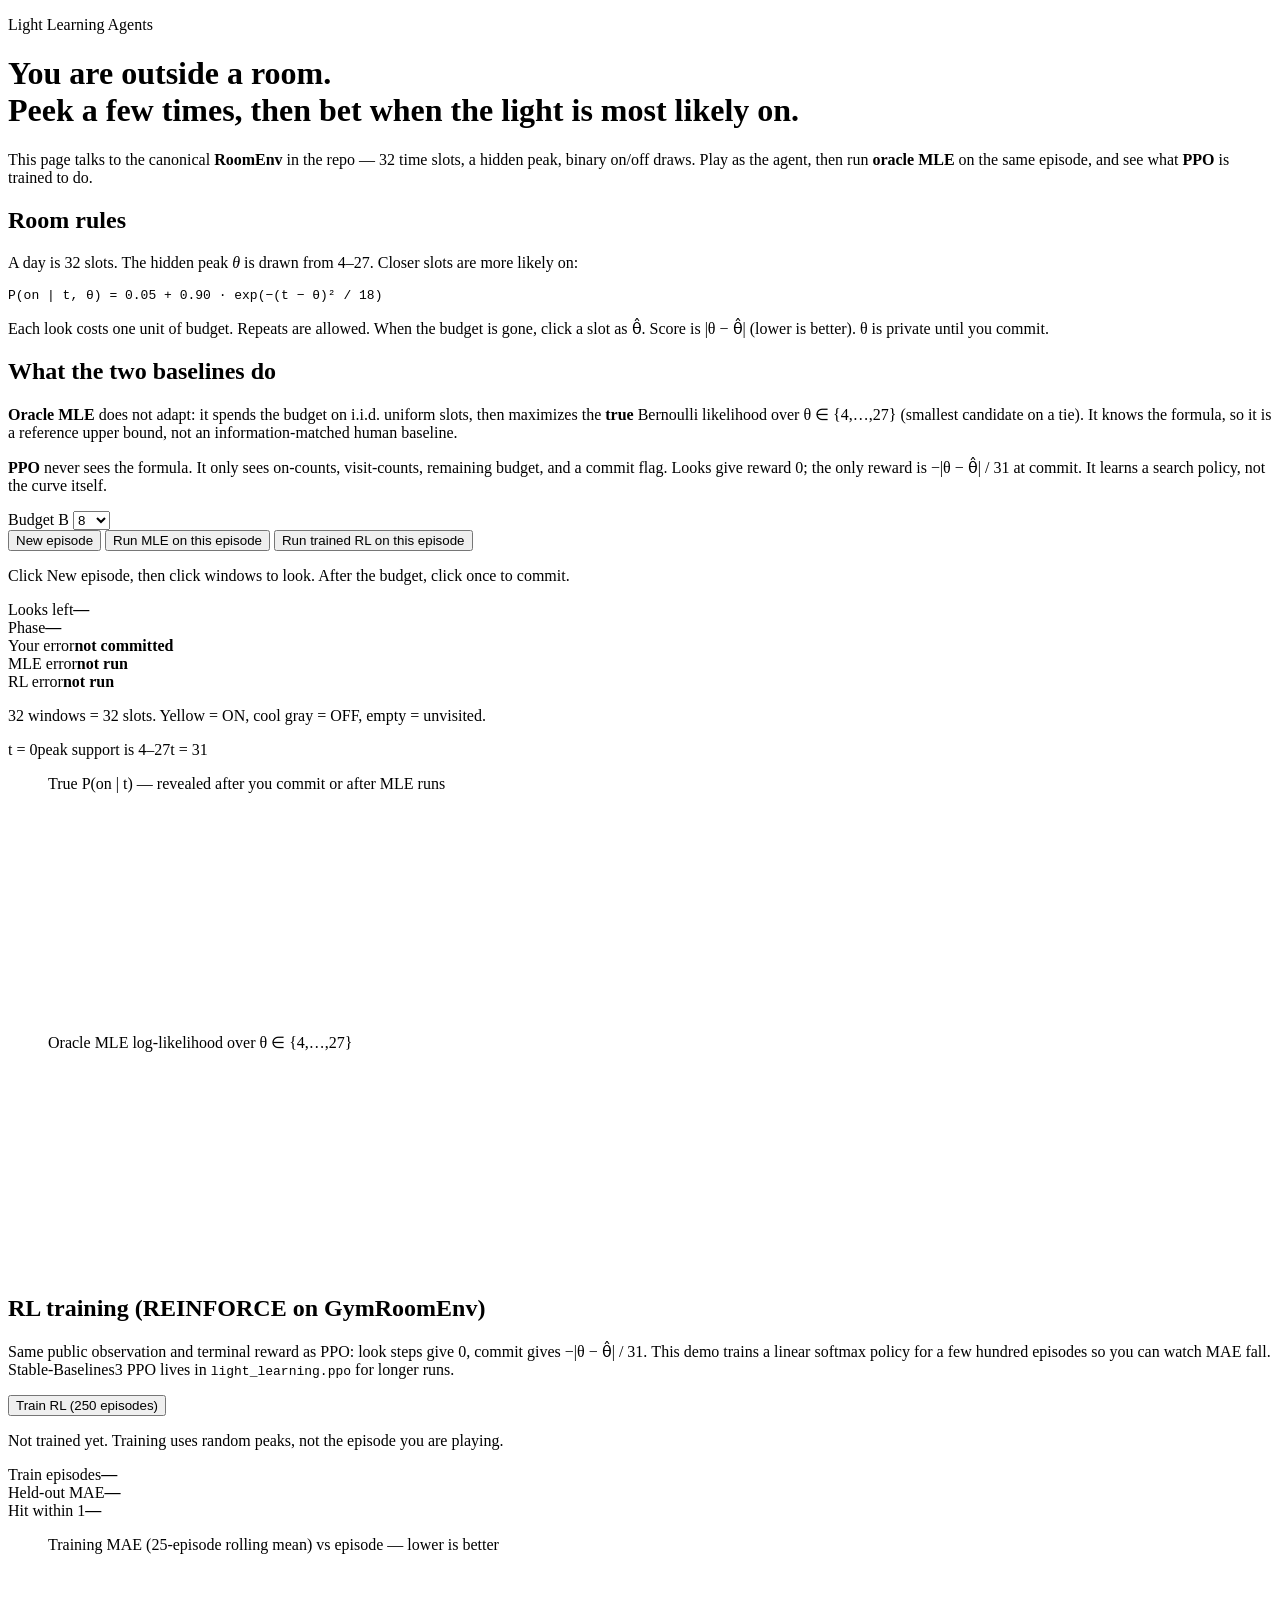
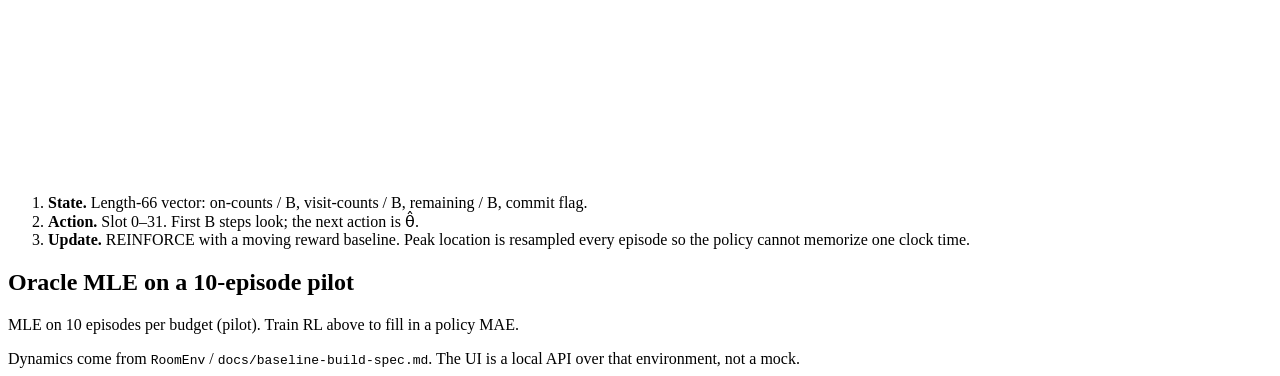
==== web/index.html @ 5a8d6176 "feat: add oracle MLE, REINFORCE demo, and English RoomEnv explainer Wire baselines to the shared Gym" ====
<!DOCTYPE html>
<html lang="en">
<head>
  <meta charset="utf-8" />
  <meta name="viewport" content="width=device-width, initial-scale=1" />
  <title>Light Learning Agents — the room light</title>
  <link rel="stylesheet" href="/style.css" />
</head>
<body>
  <header class="mast">
    <p class="eyebrow">Light Learning Agents</p>
    <h1>You are outside a room.<br />Peek a few times, then bet when the light is most likely on.</h1>
    <p class="lede">
      This page talks to the canonical <strong>RoomEnv</strong> in the repo — 32 time slots, a hidden peak,
      binary on/off draws. Play as the agent, then run <strong>oracle MLE</strong> on the same episode,
      and see what <strong>PPO</strong> is trained to do.
    </p>
  </header>

  <section class="rules">
    <article>
      <h2>Room rules</h2>
      <p>A day is 32 slots. The hidden peak <em>θ</em> is drawn from 4–27. Closer slots are more likely on:</p>
      <pre>P(on | t, θ) = 0.05 + 0.90 · exp(−(t − θ)² / 18)</pre>
      <p>Each look costs one unit of budget. Repeats are allowed. When the budget is gone, click a slot as θ̂.
      Score is |θ − θ̂| (lower is better). θ is private until you commit.</p>
    </article>
    <article>
      <h2>What the two baselines do</h2>
      <p><strong>Oracle MLE</strong> does not adapt: it spends the budget on i.i.d. uniform slots, then maximizes the
      <strong>true</strong> Bernoulli likelihood over θ ∈ {4,…,27} (smallest candidate on a tie). It knows the formula,
      so it is a reference upper bound, not an information-matched human baseline.</p>
      <p><strong>PPO</strong> never sees the formula. It only sees on-counts, visit-counts, remaining budget, and a
      commit flag. Looks give reward 0; the only reward is −|θ − θ̂| / 31 at commit. It learns a search policy,
      not the curve itself.</p>
    </article>
  </section>

  <section class="stage">
    <div class="stage-bar">
      <div class="field">
        <label>Budget B</label>
        <select id="budget">
          <option>4</option>
          <option selected>8</option>
          <option>16</option>
          <option>32</option>
        </select>
      </div>
      <button type="button" id="new">New episode</button>
      <button type="button" id="run-mle">Run MLE on this episode</button>
      <button type="button" id="run-rl">Run trained RL on this episode</button>
      <p class="status" id="status">Click New episode, then click windows to look. After the budget, click once to commit.</p>
    </div>

    <div class="meters">
      <div><span>Looks left</span><strong id="remaining">—</strong></div>
      <div><span>Phase</span><strong id="phase">—</strong></div>
      <div><span>Your error</span><strong id="you-err">not committed</strong></div>
      <div><span>MLE error</span><strong id="mle-err">not run</strong></div>
      <div><span>RL error</span><strong id="rl-err">not run</strong></div>
    </div>

    <p class="caption">32 windows = 32 slots. Yellow = ON, cool gray = OFF, empty = unvisited.</p>
    <div class="room" id="room" role="list"></div>
    <p class="axis"><span>t = 0</span><span>peak support is 4–27</span><span>t = 31</span></p>

    <div class="charts">
      <figure>
        <figcaption>True P(on | t) — revealed after you commit or after MLE runs</figcaption>
        <canvas id="curve" width="960" height="220"></canvas>
      </figure>
      <figure>
        <figcaption>Oracle MLE log-likelihood over θ ∈ {4,…,27}</figcaption>
        <canvas id="ll" width="960" height="220"></canvas>
      </figure>
    </div>
    <ol class="log" id="log"></ol>
  </section>

  <section class="ppo">
    <h2>RL training (REINFORCE on GymRoomEnv)</h2>
    <p class="caption">
      Same public observation and terminal reward as PPO: look steps give 0, commit gives −|θ − θ̂| / 31.
      This demo trains a linear softmax policy for a few hundred episodes so you can watch MAE fall.
      Stable-Baselines3 PPO lives in <code>light_learning.ppo</code> for longer runs.
    </p>
    <div class="stage-bar">
      <button type="button" id="train-rl">Train RL (250 episodes)</button>
      <p class="status" id="rl-status">Not trained yet. Training uses random peaks, not the episode you are playing.</p>
    </div>
    <div class="meters" id="rl-meters">
      <div><span>Train episodes</span><strong id="rl-n">—</strong></div>
      <div><span>Held-out MAE</span><strong id="rl-mae">—</strong></div>
      <div><span>Hit within 1</span><strong id="rl-hit">—</strong></div>
    </div>
    <figure>
      <figcaption>Training MAE (25-episode rolling mean) vs episode — lower is better</figcaption>
      <canvas id="rl-chart" width="960" height="220"></canvas>
    </figure>
    <ol class="timeline">
      <li><strong>State.</strong> Length-66 vector: on-counts / B, visit-counts / B, remaining / B, commit flag.</li>
      <li><strong>Action.</strong> Slot 0–31. First B steps look; the next action is θ̂.</li>
      <li><strong>Update.</strong> REINFORCE with a moving reward baseline. Peak location is resampled every episode so the policy cannot memorize one clock time.</li>
    </ol>
    <div class="obs-strip" id="obs-strip" hidden>
      <p>Current Gym observation (the same public vector RL consumes)</p>
      <div class="obs-rows"></div>
    </div>
  </section>

  <section class="results">
    <h2>Oracle MLE on a 10-episode pilot</h2>
    <p class="caption">MLE on 10 episodes per budget (pilot). Train RL above to fill in a policy MAE.</p>
    <div class="cards" id="metric-cards"></div>
  </section>

  <footer>
    Dynamics come from <code>RoomEnv</code> / <code>docs/baseline-build-spec.md</code>. The UI is a local API over that environment, not a mock.
  </footer>
  <script src="/app.js"></script>
</body>
</html>
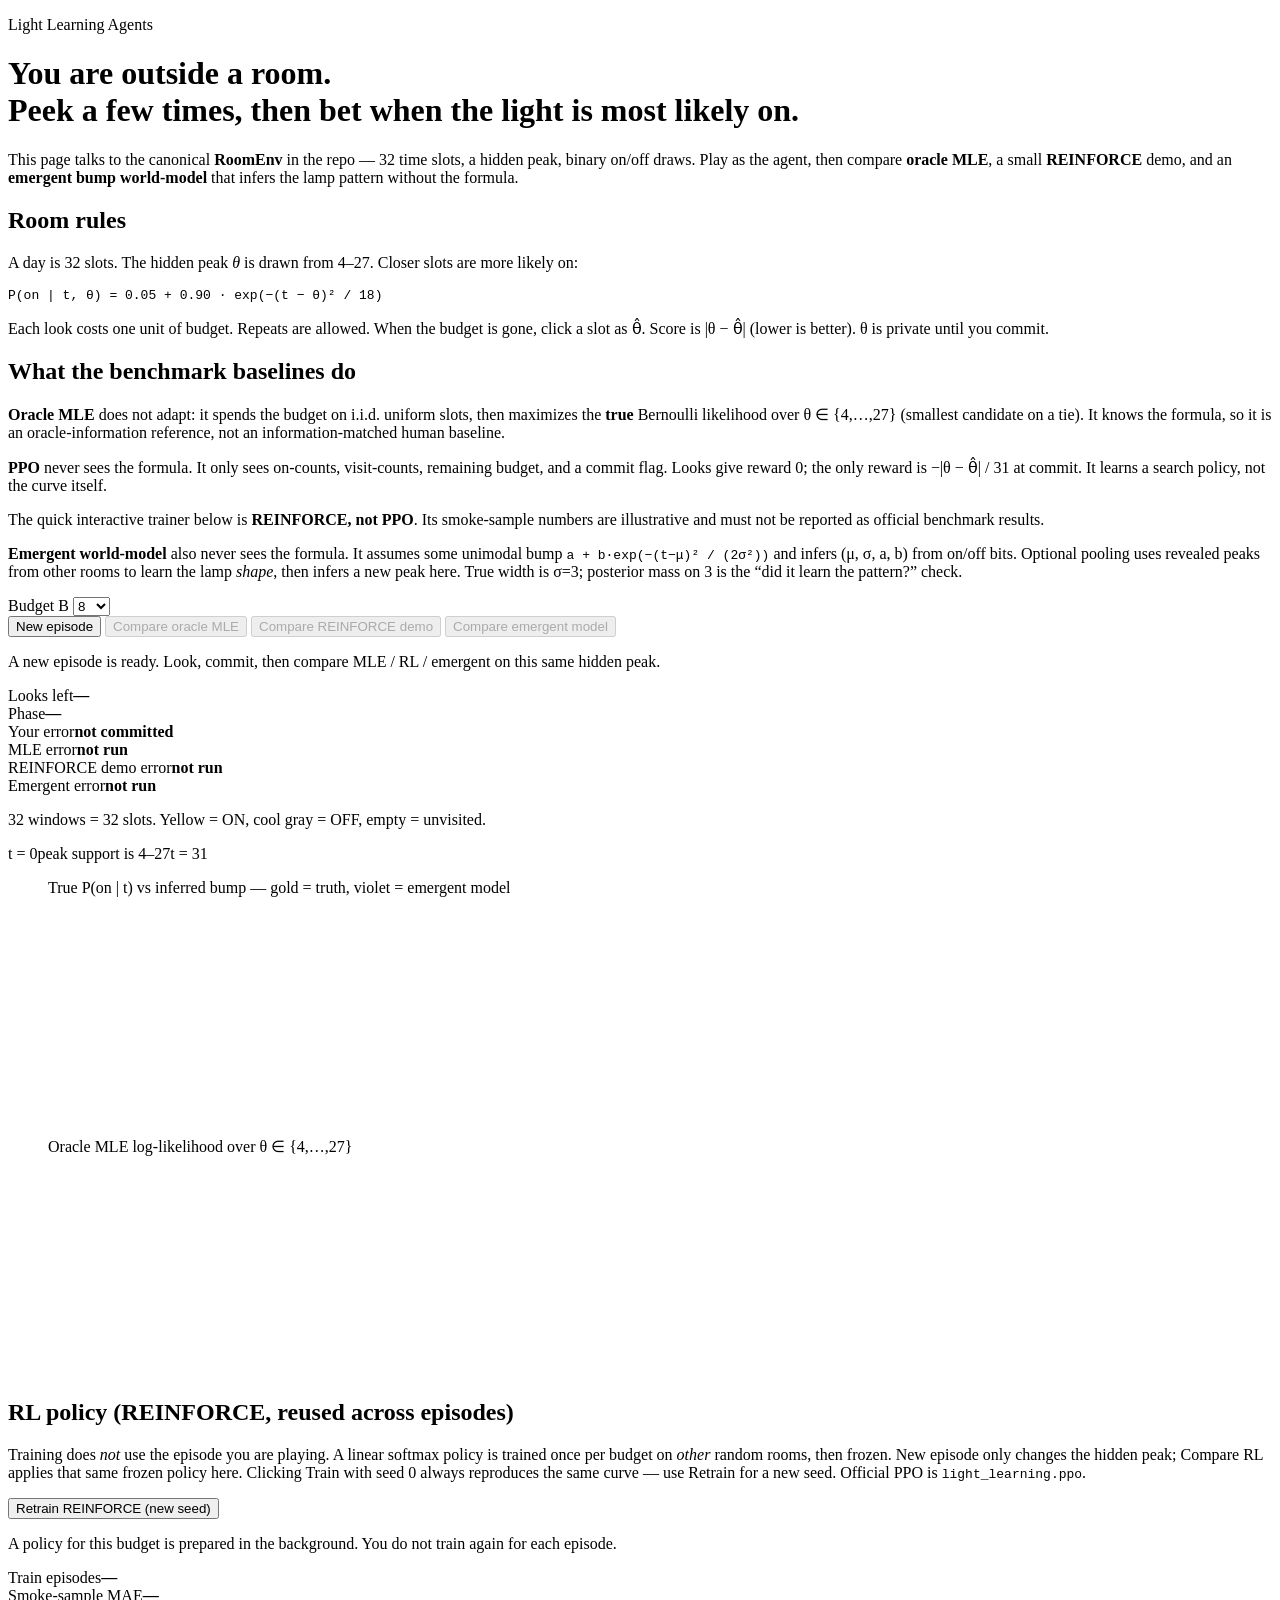
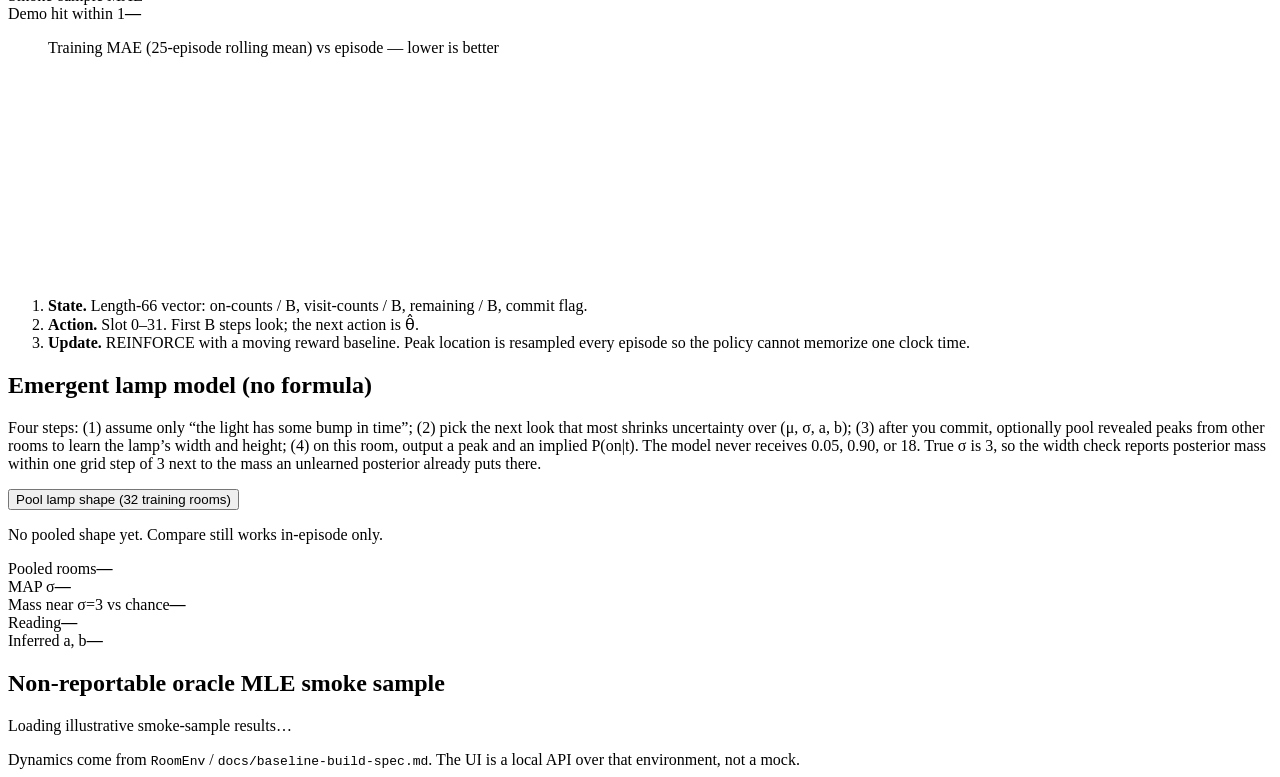
==== commit 8483ae6e: "moved web folder" ====
--- a/web/index.html
+++ b/web/index.html
@@ -12,8 +12,9 @@
     <h1>You are outside a room.<br />Peek a few times, then bet when the light is most likely on.</h1>
     <p class="lede">
       This page talks to the canonical <strong>RoomEnv</strong> in the repo — 32 time slots, a hidden peak,
-      binary on/off draws. Play as the agent, then run <strong>oracle MLE</strong> on the same episode,
-      and see what <strong>PPO</strong> is trained to do.
+      binary on/off draws. Play as the agent, then compare <strong>oracle MLE</strong>, a small
+      <strong>REINFORCE</strong> demo, and an <strong>emergent bump world-model</strong> that infers the
+      lamp pattern without the formula.
     </p>
   </header>
 
@@ -26,13 +27,19 @@
       Score is |θ − θ̂| (lower is better). θ is private until you commit.</p>
     </article>
     <article>
-      <h2>What the two baselines do</h2>
+      <h2>What the benchmark baselines do</h2>
       <p><strong>Oracle MLE</strong> does not adapt: it spends the budget on i.i.d. uniform slots, then maximizes the
       <strong>true</strong> Bernoulli likelihood over θ ∈ {4,…,27} (smallest candidate on a tie). It knows the formula,
-      so it is a reference upper bound, not an information-matched human baseline.</p>
+      so it is an oracle-information reference, not an information-matched human baseline.</p>
       <p><strong>PPO</strong> never sees the formula. It only sees on-counts, visit-counts, remaining budget, and a
       commit flag. Looks give reward 0; the only reward is −|θ − θ̂| / 31 at commit. It learns a search policy,
       not the curve itself.</p>
+      <p>The quick interactive trainer below is <strong>REINFORCE, not PPO</strong>. Its smoke-sample numbers are
+      illustrative and must not be reported as official benchmark results.</p>
+      <p><strong>Emergent world-model</strong> also never sees the formula. It assumes some unimodal bump
+      <code>a + b·exp(−(t−μ)² / (2σ²))</code> and infers (μ, σ, a, b) from on/off bits. Optional pooling
+      uses revealed peaks from other rooms to learn the lamp <em>shape</em>, then infers a new peak here.
+      True width is σ=3; posterior mass on 3 is the “did it learn the pattern?” check.</p>
     </article>
   </section>
 
@@ -48,9 +55,10 @@
         </select>
       </div>
       <button type="button" id="new">New episode</button>
-      <button type="button" id="run-mle">Run MLE on this episode</button>
-      <button type="button" id="run-rl">Run trained RL on this episode</button>
-      <p class="status" id="status">Click New episode, then click windows to look. After the budget, click once to commit.</p>
+      <button type="button" id="run-mle" disabled>Compare oracle MLE</button>
+      <button type="button" id="run-rl" disabled>Compare REINFORCE demo</button>
+      <button type="button" id="run-emergent" disabled>Compare emergent model</button>
+      <p class="status" id="status">A new episode is ready. Look, commit, then compare MLE / RL / emergent on this same hidden peak.</p>
     </div>
 
     <div class="meters">
@@ -58,7 +66,8 @@
       <div><span>Phase</span><strong id="phase">—</strong></div>
       <div><span>Your error</span><strong id="you-err">not committed</strong></div>
       <div><span>MLE error</span><strong id="mle-err">not run</strong></div>
-      <div><span>RL error</span><strong id="rl-err">not run</strong></div>
+      <div><span>REINFORCE demo error</span><strong id="rl-err">not run</strong></div>
+      <div><span>Emergent error</span><strong id="emergent-err">not run</strong></div>
     </div>
 
     <p class="caption">32 windows = 32 slots. Yellow = ON, cool gray = OFF, empty = unvisited.</p>
@@ -67,7 +76,7 @@
 
     <div class="charts">
       <figure>
-        <figcaption>True P(on | t) — revealed after you commit or after MLE runs</figcaption>
+        <figcaption>True P(on | t) vs inferred bump — gold = truth, violet = emergent model</figcaption>
         <canvas id="curve" width="960" height="220"></canvas>
       </figure>
       <figure>
@@ -79,20 +88,21 @@
   </section>
 
   <section class="ppo">
-    <h2>RL training (REINFORCE on GymRoomEnv)</h2>
+    <h2>RL policy (REINFORCE, reused across episodes)</h2>
     <p class="caption">
-      Same public observation and terminal reward as PPO: look steps give 0, commit gives −|θ − θ̂| / 31.
-      This demo trains a linear softmax policy for a few hundred episodes so you can watch MAE fall.
-      Stable-Baselines3 PPO lives in <code>light_learning.ppo</code> for longer runs.
+      Training does <em>not</em> use the episode you are playing. A linear softmax policy is trained
+      once per budget on <em>other</em> random rooms, then frozen. New episode only changes the hidden
+      peak; Compare RL applies that same frozen policy here. Clicking Train with seed 0 always
+      reproduces the same curve — use Retrain for a new seed. Official PPO is <code>light_learning.ppo</code>.
     </p>
     <div class="stage-bar">
-      <button type="button" id="train-rl">Train RL (250 episodes)</button>
-      <p class="status" id="rl-status">Not trained yet. Training uses random peaks, not the episode you are playing.</p>
+      <button type="button" id="train-rl">Retrain REINFORCE (new seed)</button>
+      <p class="status" id="rl-status">A policy for this budget is prepared in the background. You do not train again for each episode.</p>
     </div>
     <div class="meters" id="rl-meters">
       <div><span>Train episodes</span><strong id="rl-n">—</strong></div>
-      <div><span>Held-out MAE</span><strong id="rl-mae">—</strong></div>
-      <div><span>Hit within 1</span><strong id="rl-hit">—</strong></div>
+      <div><span>Smoke-sample MAE</span><strong id="rl-mae">—</strong></div>
+      <div><span>Demo hit within 1</span><strong id="rl-hit">—</strong></div>
     </div>
     <figure>
       <figcaption>Training MAE (25-episode rolling mean) vs episode — lower is better</figcaption>
@@ -109,9 +119,30 @@
     </div>
   </section>
 
+  <section class="ppo emergent-panel">
+    <h2>Emergent lamp model (no formula)</h2>
+    <p class="caption">
+      Four steps: (1) assume only “the light has some bump in time”; (2) pick the next look that most
+      shrinks uncertainty over (μ, σ, a, b); (3) after you commit, optionally pool revealed peaks from
+      other rooms to learn the lamp’s width and height; (4) on this room, output a peak and an implied
+      P(on|t). The model never receives 0.05, 0.90, or 18. True σ is 3, so the width check reports posterior mass within one grid step of 3 next to the mass an unlearned posterior already puts there.
+    </p>
+    <div class="stage-bar">
+      <button type="button" id="pool-emergent">Pool lamp shape (32 training rooms)</button>
+      <p class="status" id="emergent-status">No pooled shape yet. Compare still works in-episode only.</p>
+    </div>
+    <div class="meters" id="emergent-meters">
+      <div><span>Pooled rooms</span><strong id="em-n">—</strong></div>
+      <div><span>MAP σ</span><strong id="em-sigma">—</strong></div>
+      <div><span>Mass near σ=3 vs chance</span><strong id="em-mass">—</strong></div>
+      <div><span>Reading</span><strong id="em-scope">—</strong></div>
+      <div><span>Inferred a, b</span><strong id="em-ab">—</strong></div>
+    </div>
+  </section>
+
   <section class="results">
-    <h2>Oracle MLE on a 10-episode pilot</h2>
-    <p class="caption">MLE on 10 episodes per budget (pilot). Train RL above to fill in a policy MAE.</p>
+    <h2>Non-reportable oracle MLE smoke sample</h2>
+    <p class="caption" id="metrics-warning">Loading illustrative smoke-sample results…</p>
     <div class="cards" id="metric-cards"></div>
   </section>
 
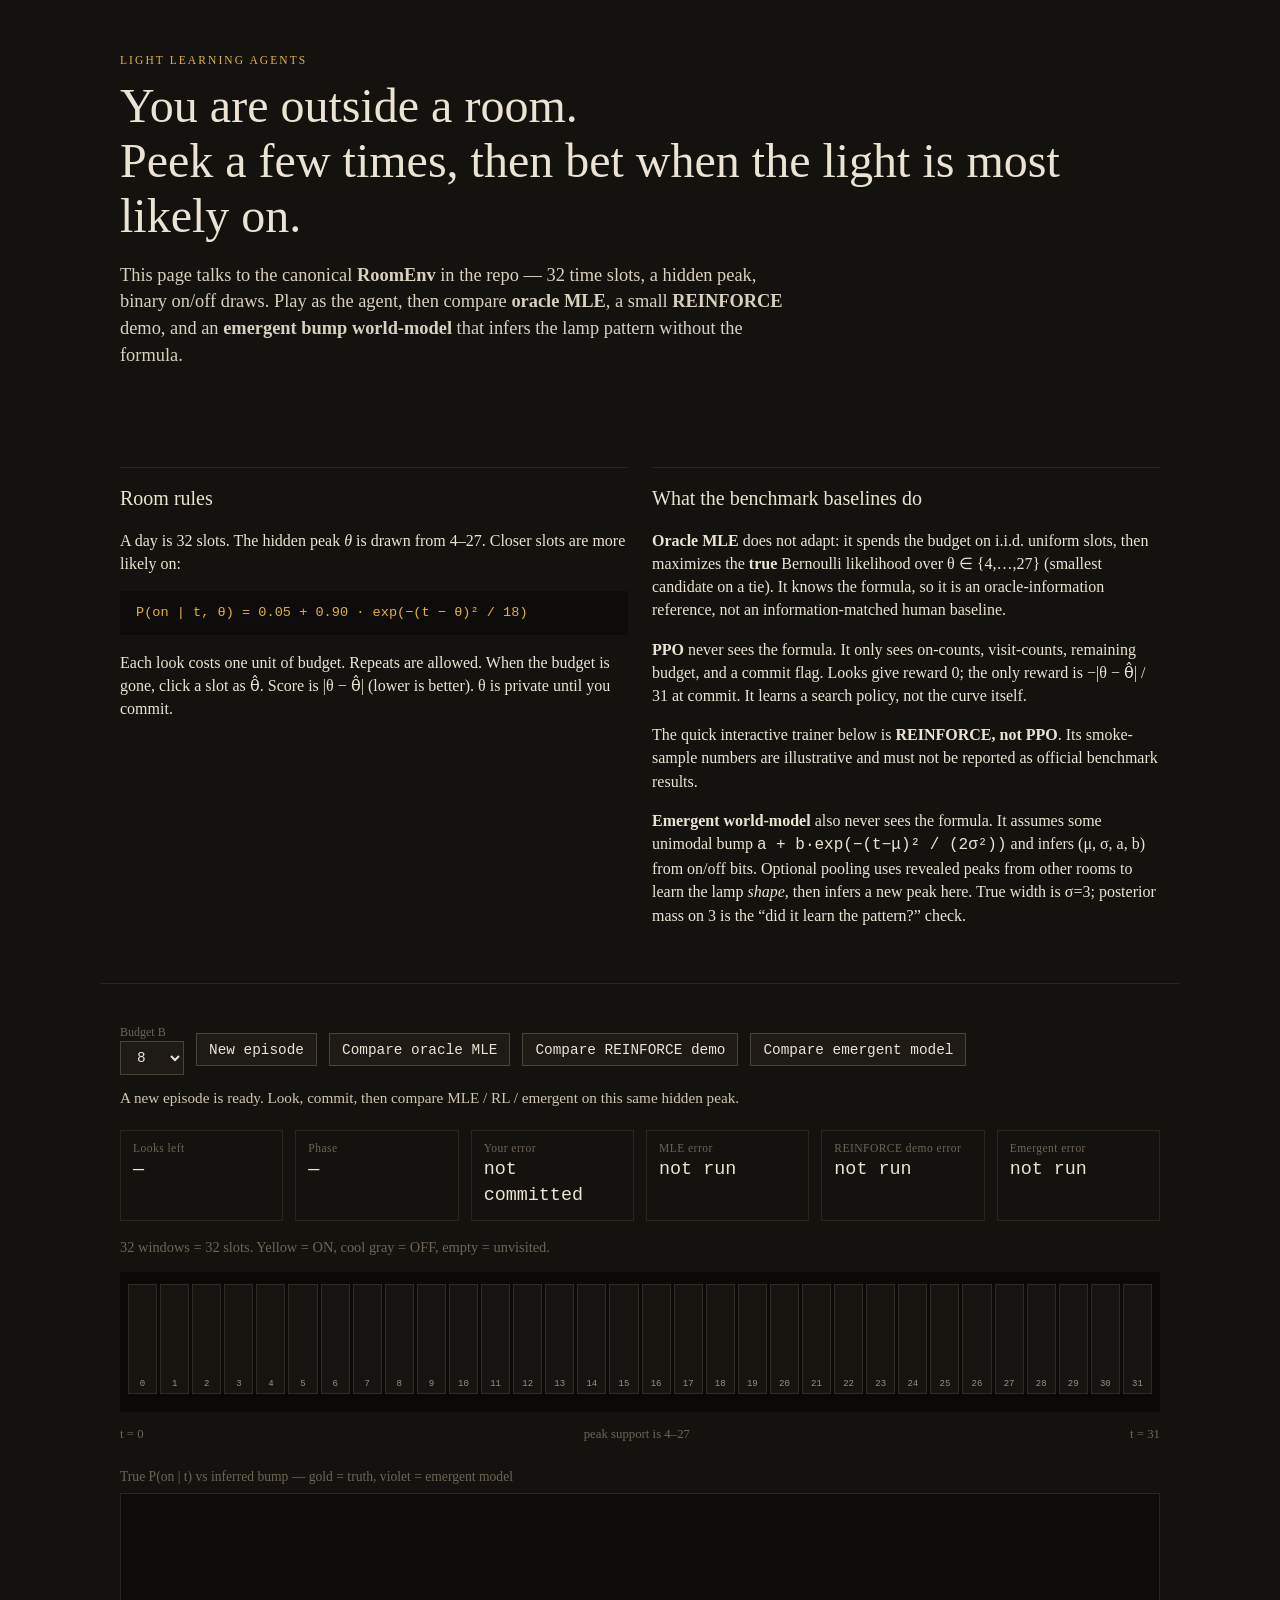
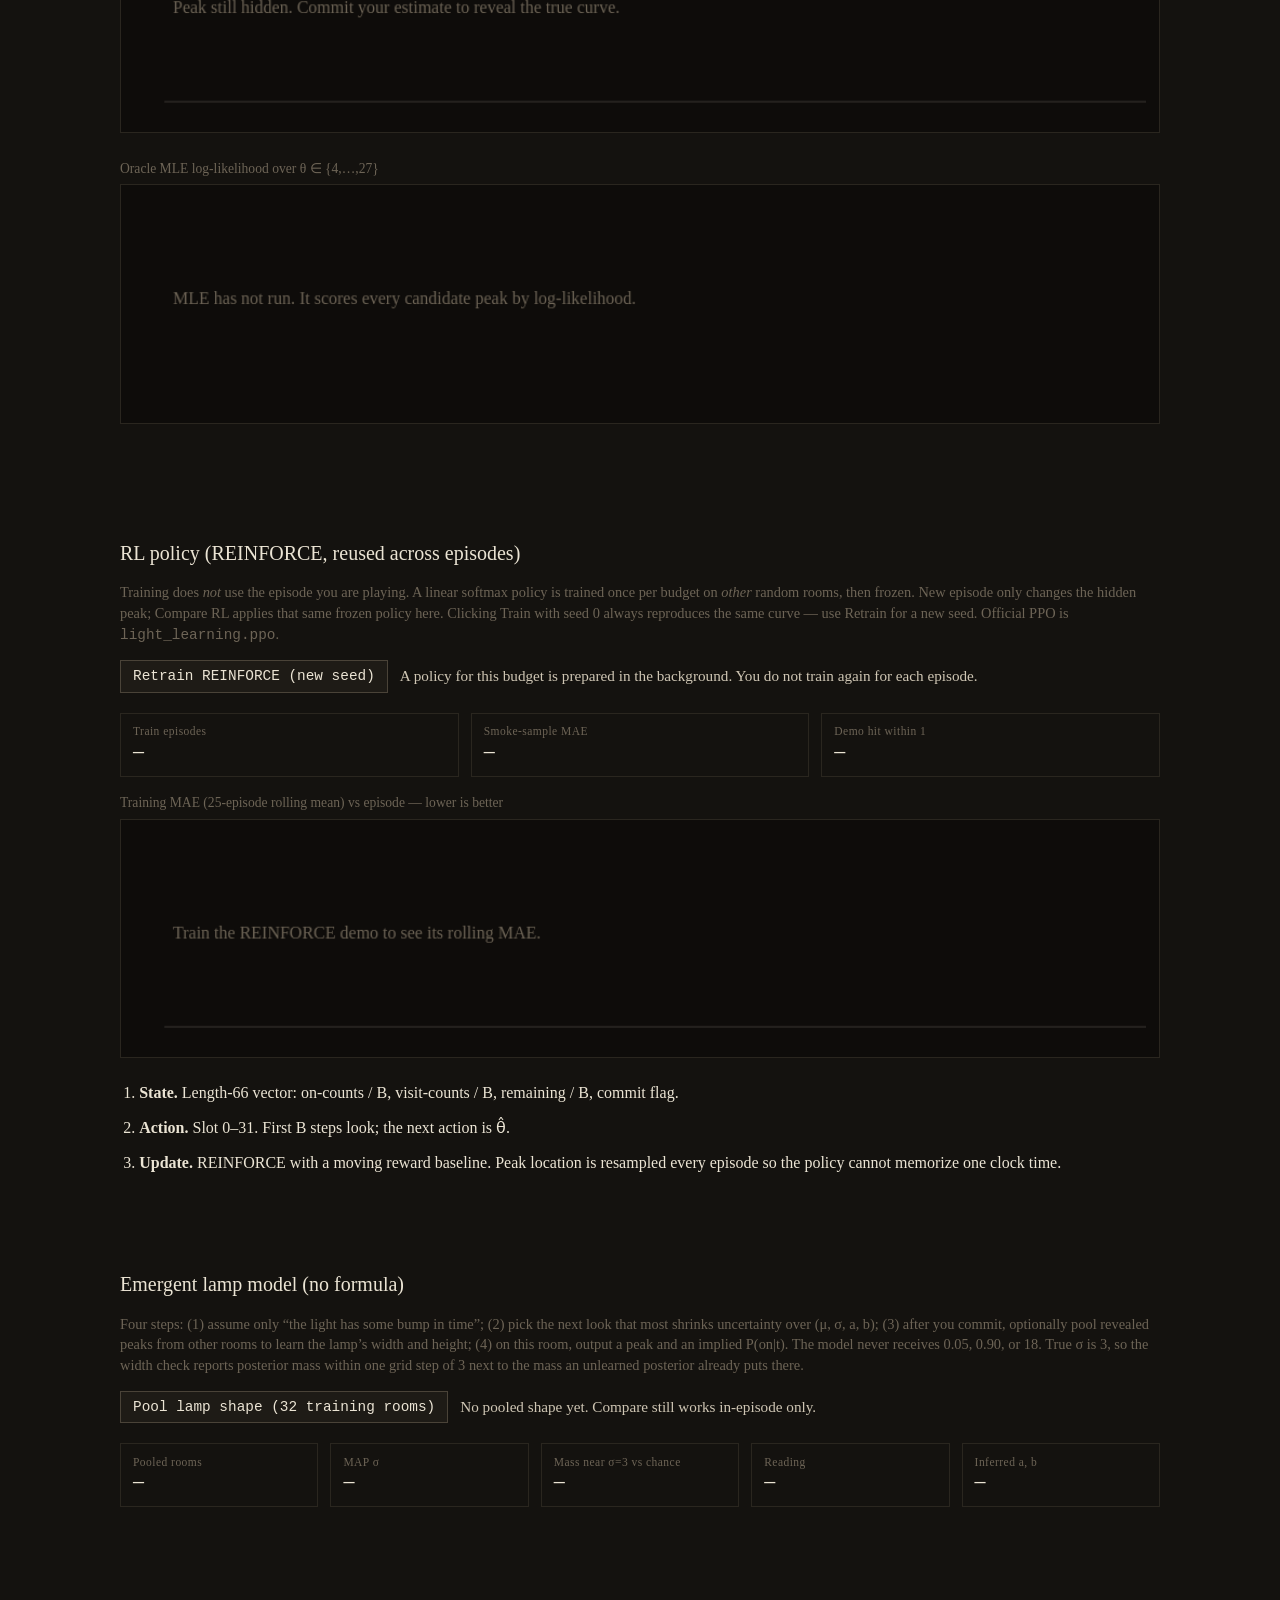
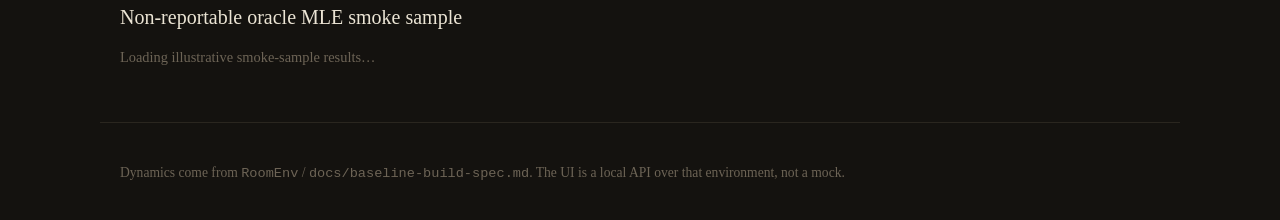
==== commit 97aa7b5d: "fixed deploy?" ====
--- a/web/index.html
+++ b/web/index.html
@@ -4,7 +4,7 @@
   <meta charset="utf-8" />
   <meta name="viewport" content="width=device-width, initial-scale=1" />
   <title>Light Learning Agents — the room light</title>
-  <link rel="stylesheet" href="/style.css" />
+  <link rel="stylesheet" href="./style.css" />
 </head>
 <body>
   <header class="mast">
@@ -149,6 +149,6 @@
   <footer>
     Dynamics come from <code>RoomEnv</code> / <code>docs/baseline-build-spec.md</code>. The UI is a local API over that environment, not a mock.
   </footer>
-  <script src="/app.js"></script>
+  <script src="./app.js"></script>
 </body>
 </html>
--- a/web/style.css
+++ b/web/style.css
@@ -0,0 +1,131 @@
+:root {
+  --bg: #14120f;
+  --paper: #ebe4d4;
+  --ink: #1c1812;
+  --muted: #6d6456;
+  --gold: #e2b23d;
+  --off: #3a3732;
+  --line: #2a261f;
+  --warn: #c45c26;
+  --ok: #6a8f4e;
+}
+* { box-sizing: border-box; }
+html, body { margin: 0; background: var(--bg); color: var(--paper); }
+body {
+  font-family: "Iowan Old Style", "Palatino Linotype", Palatino, "Times New Roman", serif;
+  line-height: 1.45;
+}
+code, pre, select, button, .meters strong {
+  font-family: "IBM Plex Mono", "ui-monospace", Menlo, monospace;
+}
+.mast, .rules, .stage, .ppo, .results, footer {
+  max-width: 1080px;
+  margin: 0 auto;
+  padding: 2.5rem 1.25rem;
+}
+.eyebrow {
+  letter-spacing: 0.18em;
+  text-transform: uppercase;
+  font-size: 0.72rem;
+  color: var(--gold);
+  margin-bottom: 0.6rem;
+}
+h1 { font-weight: 400; font-size: clamp(1.8rem, 4vw, 3rem); line-height: 1.15; margin: 0 0 1rem; }
+.lede { font-size: 1.15rem; max-width: 42rem; color: #d8d0c0; }
+.rules { display: grid; grid-template-columns: 1fr 1fr; gap: 1.5rem; }
+.rules article { border-top: 1px solid var(--line); padding-top: 1rem; }
+h2 { font-weight: 400; font-size: 1.25rem; margin: 0 0 0.75rem; }
+pre {
+  background: #0e0c0a;
+  padding: 0.75rem 1rem;
+  overflow-x: auto;
+  color: var(--gold);
+  font-size: 0.85rem;
+}
+.stage { border-top: 1px solid var(--line); }
+.stage-bar { display: flex; flex-wrap: wrap; gap: 0.75rem; align-items: center; margin-bottom: 1.25rem; }
+.field label { display: block; font-size: 0.75rem; color: var(--muted); }
+select, button {
+  background: #1e1b16;
+  color: var(--paper);
+  border: 1px solid #4a4338;
+  padding: 0.45rem 0.75rem;
+  font-size: 0.9rem;
+}
+button { cursor: pointer; }
+button:hover { border-color: var(--gold); color: var(--gold); }
+.status { margin: 0; flex: 1 1 16rem; color: #cfc6b4; font-size: 0.95rem; }
+.meters {
+  display: grid;
+  grid-template-columns: repeat(6, 1fr);
+  gap: 0.75rem;
+  margin-bottom: 1rem;
+}
+.window.rl { outline: 2px solid #6ea8d4; outline-offset: 3px; }
+.window.emergent { outline: 2px solid #c084fc; outline-offset: -8px; }
+#rl-meters { grid-template-columns: repeat(3, 1fr); }
+#emergent-meters { grid-template-columns: repeat(5, 1fr); }
+.meters div { border: 1px solid var(--line); padding: 0.6rem 0.75rem; }
+.meters span { display: block; color: var(--muted); font-size: 0.72rem; letter-spacing: 0.04em; }
+.meters strong { font-size: 1.15rem; font-weight: 500; }
+.caption { color: var(--muted); font-size: 0.9rem; }
+.room {
+  display: grid;
+  grid-template-columns: repeat(32, 1fr);
+  gap: 3px;
+  background: #0a0908;
+  padding: 12px 8px 18px;
+  min-height: 140px;
+}
+.window {
+  appearance: none;
+  border: 1px solid #2e2a24;
+  background: #161410;
+  height: 110px;
+  padding: 0;
+  cursor: pointer;
+  position: relative;
+}
+.window:hover { border-color: #8a7a55; }
+.window.on { background: #f3c14a; box-shadow: inset 0 0 18px #fff3c0; border-color: #ffe08a; }
+.window.off { background: #2a2722; }
+.window.true { outline: 2px solid #c45c26; outline-offset: 1px; }
+.window.you { outline: 2px dashed #ebe4d4; outline-offset: 2px; }
+.window.mle { outline: 2px solid #6a8f4e; outline-offset: -5px; }
+.window span {
+  position: absolute;
+  bottom: 4px;
+  left: 0; right: 0;
+  text-align: center;
+  font-size: 9px;
+  color: #9a9080;
+}
+.window.on span { color: #3a2a00; }
+.axis { display: flex; justify-content: space-between; color: var(--muted); font-size: 0.8rem; }
+.charts { display: grid; gap: 1.25rem; margin-top: 1.5rem; }
+figure { margin: 0; }
+figcaption { color: var(--muted); font-size: 0.85rem; margin-bottom: 0.35rem; }
+canvas { width: 100%; height: auto; background: #0e0c0a; border: 1px solid var(--line); }
+.log {
+  max-height: 180px;
+  overflow: auto;
+  color: #cfc6b4;
+  font-size: 0.9rem;
+  padding-left: 1.2rem;
+}
+.timeline { padding-left: 1.2rem; }
+.timeline li { margin-bottom: 0.75rem; }
+.obs-strip { margin-top: 1rem; border: 1px solid var(--line); padding: 0.75rem; }
+.obs-rows { display: grid; gap: 6px; }
+.obs-row { display: grid; grid-template-columns: repeat(32, 1fr); gap: 2px; height: 18px; }
+.obs-cell { background: #2a261f; }
+.results .cards { display: grid; grid-template-columns: repeat(4, 1fr); gap: 0.75rem; }
+.card { border: 1px solid var(--line); padding: 0.9rem; }
+.card b { display: block; font-size: 1.6rem; font-weight: 500; color: var(--gold); }
+footer { color: var(--muted); font-size: 0.85rem; border-top: 1px solid var(--line); }
+@media (max-width: 800px) {
+  .rules, .meters, .results .cards, #emergent-meters { grid-template-columns: 1fr 1fr; }
+  #rl-meters { grid-template-columns: 1fr 1fr; }
+  .room { min-height: 90px; }
+  .window { height: 72px; }
+}
